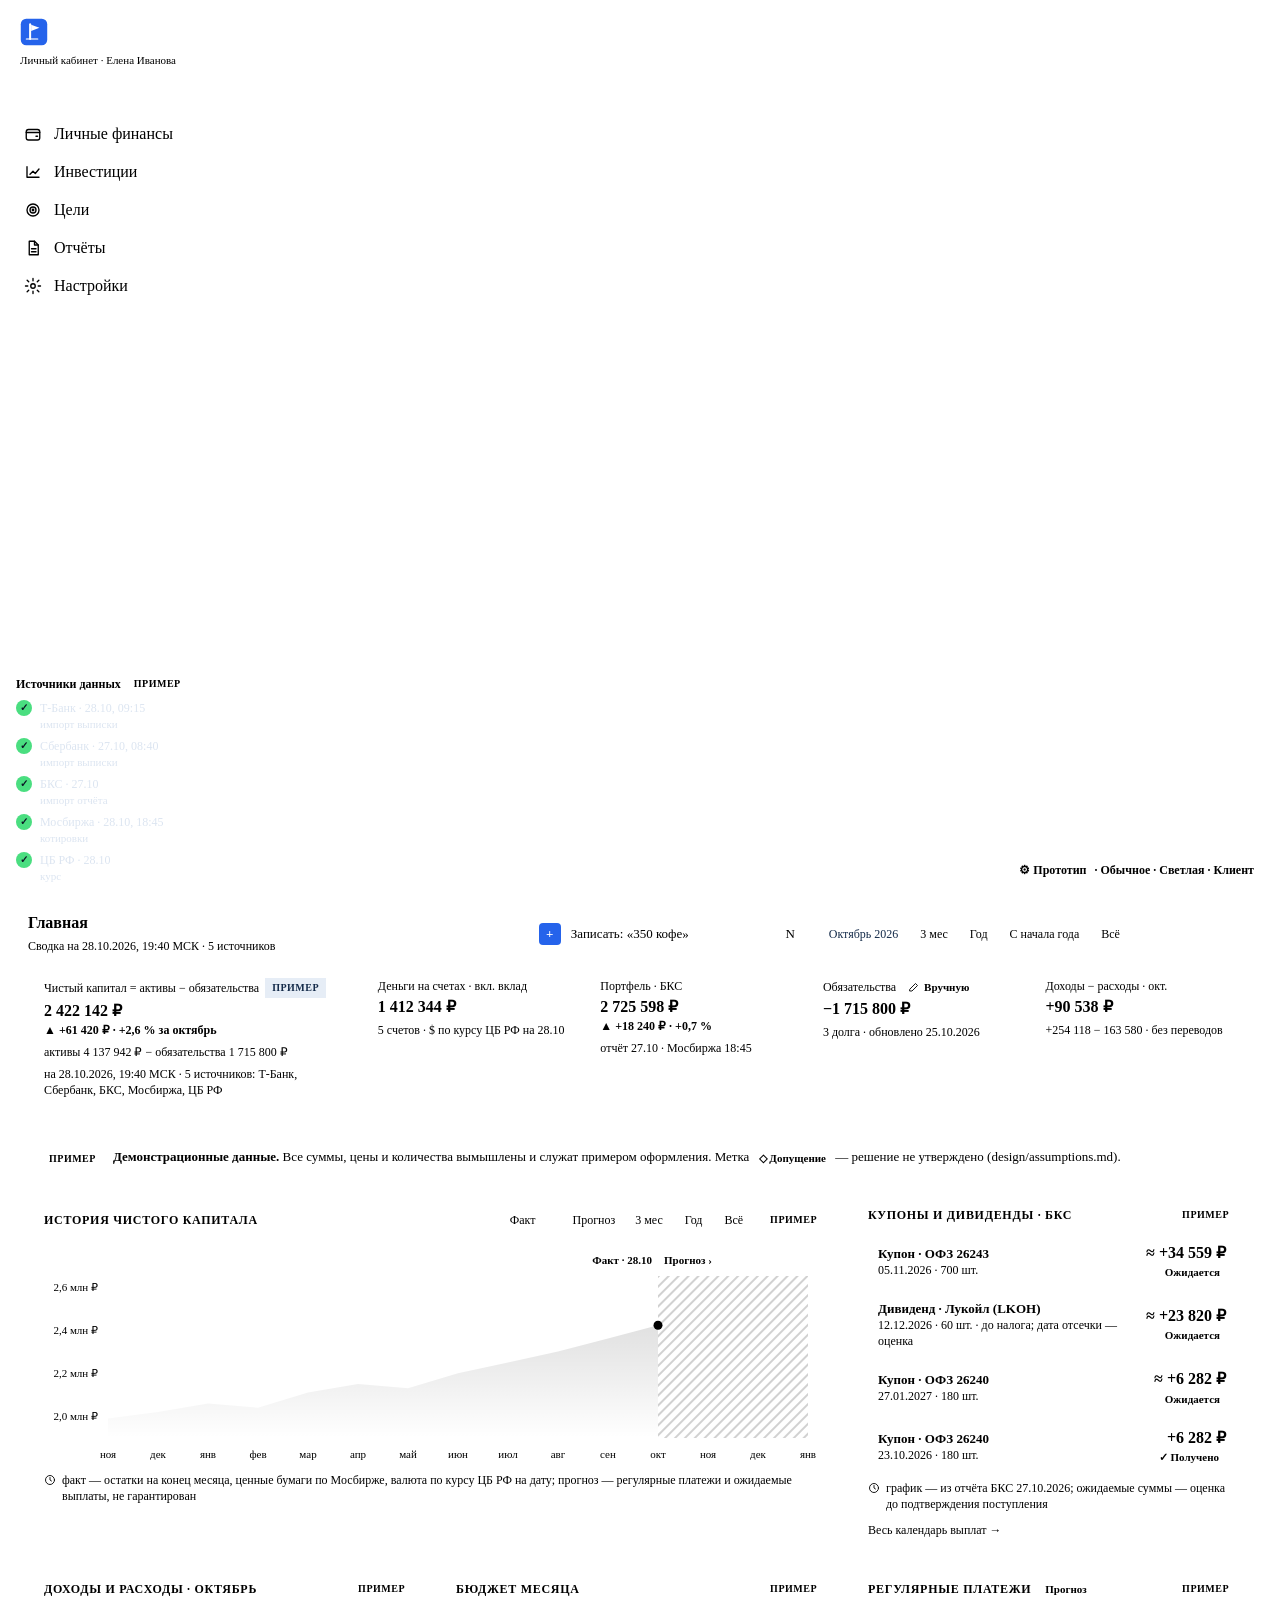
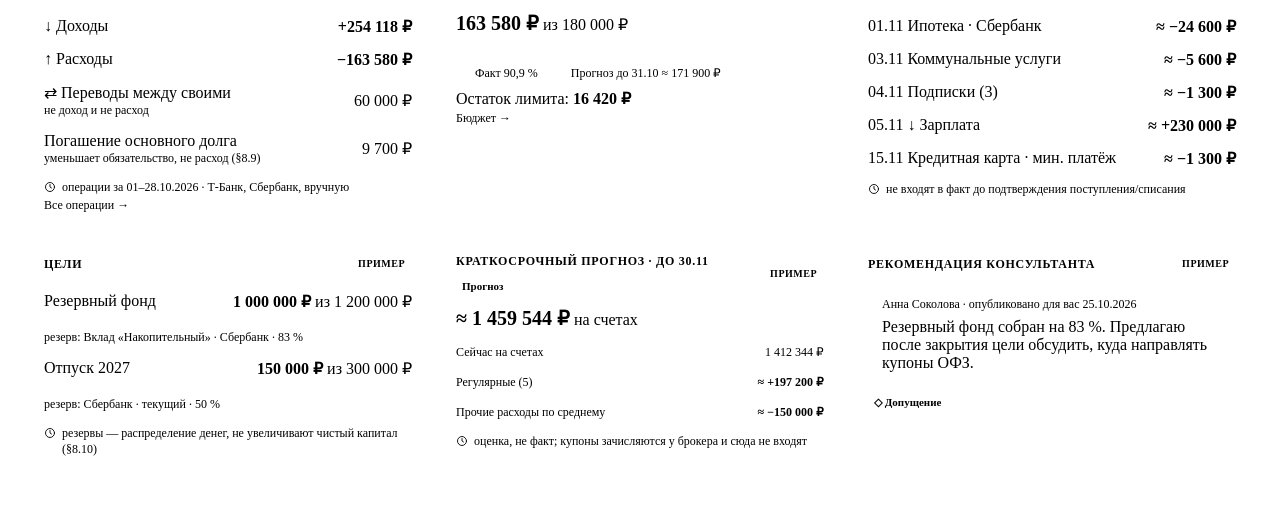
==== index.html @ 504172ab "Finvekha prototype, direction B (first pass)" ====
<!doctype html>
<html lang="ru" data-theme="light">
<head>
<meta charset="utf-8">
<meta name="viewport" content="width=device-width,initial-scale=1">
<meta name="color-scheme" content="light dark">
<title>Финвеха — прототип</title>
<link rel="icon" href="../design/logo/finvekha_mark.svg" type="image/svg+xml">
<link rel="stylesheet" href="../design/tokens.css">
<link rel="stylesheet" href="app.css">
</head>
<body>
<!-- Кликабельный прототип «Финвеха» · направление Б · только демо-данные.
     Навигация: #/home, #/quick, #/operations, #/budget, #/import, #/import/broker, #/portfolio, #/bond/26238,
     #/payouts, #/goals, #/goals/new, #/liabilities, #/liabilities/new, #/report, #/accounts, #/settings;
     консультант (?role=consultant): #/clients, #/clients/ivanova, #/tasks, #/recommendations, #/client-reports.
     Параметры: ?state=loading|empty|stale|partial|error|offline|success|confirm &theme=dark &role=consultant -->
<div id="root"><noscript>Для прототипа нужен JavaScript.</noscript></div>
<div id="layers"></div>
<script src="config.js"></script>
<script src="data/demo.js"></script>
<script src="app.js"></script>
<script src="screens1.js"></script>
<script src="screens2.js"></script>
<script src="screens3.js"></script>
</body>
</html>
---- app.css ----
/* Финвеха — стили прототипа. Направление Б «Строгий тёмно-синий».
   Токены: ../design/tokens.css. Без внешних шрифтов/CDN. */
*{box-sizing:border-box;margin:0;padding:0}
html,body{height:100%}
body{font-family:var(--font-sans);font-size:var(--fs-body);line-height:var(--lh-body);color:var(--color-text);background:var(--color-bg);-webkit-font-smoothing:antialiased}
button,input,select,textarea{font:inherit;color:inherit}
a{color:var(--color-accent)}
.num{font-variant-numeric:tabular-nums lining-nums;white-space:nowrap}
.skip{position:absolute;left:-9999px;top:8px;z-index:100;background:#fff;color:#142B4A;padding:8px 12px;border-radius:6px}
.skip:focus{left:8px}
svg.i{width:18px;height:18px;flex:none}
svg.i-s{width:12px;height:12px;flex:none}
.sr{position:absolute;width:1px;height:1px;overflow:hidden;clip:rect(0 0 0 0)}

/* ---------- Каркас */
.app{display:grid;grid-template-columns:var(--sidebar-width) minmax(0,1fr);min-height:100vh}
.sb{background:var(--color-sidebar);color:var(--on-band-text-2);padding:16px 12px;position:sticky;top:0;height:100vh;display:flex;flex-direction:column;gap:2px;overflow-y:auto;z-index:20}
.brand{display:flex;align-items:center;gap:10px;color:#fff;font-weight:700;font-size:18px;letter-spacing:-.01em;padding:2px 8px 14px;text-decoration:none}
.brand svg{flex:none}
.role-tag{font-size:11px;color:var(--on-band-text-3);padding:0 8px 10px;margin-top:-8px}
.nav{display:flex;flex-direction:column;gap:2px}
.nav a{display:flex;align-items:center;gap:12px;padding:8px 12px;border-radius:var(--radius-sm);color:var(--on-band-text-2);text-decoration:none;font-weight:500;min-height:36px}
.nav a:hover{background:rgba(255,255,255,.06);color:#fff}
.nav a.on{background:var(--color-sidebar-active);color:#fff;box-shadow:inset 3px 0 0 var(--on-band-accent)}
.nav a.sub{font-size:13px;padding:5px 12px 5px 42px;min-height:30px;font-weight:400}
.nav a:focus-visible{outline-color:var(--on-band-accent)}
.nav .sep{height:1px;background:var(--color-band-line);margin:8px 4px}
.sb-foot{margin-top:auto;display:flex;flex-direction:column;gap:6px;font-size:12px;padding:10px 4px 0}
.sb-foot .ttl{font-weight:600;color:var(--on-band-text-3);display:flex;gap:6px;align-items:center}
.src{display:flex;gap:8px;align-items:flex-start;color:#DCE5F1;line-height:16px}
.src small{color:var(--on-band-text-3);font-size:11px;display:block}
.st{display:inline-flex;width:16px;height:16px;border-radius:50%;align-items:center;justify-content:center;font-size:10px;font-weight:700;flex:none;line-height:1}
.st.ok{background:var(--color-positive);color:#fff}
.sb .st.ok{background:#4ADE80;color:#0B1524}
.st.stale{background:#FBBF24;color:#142B4A}
.st.err{background:#FCA5A5;color:#5B0A0A}
.st.off{background:#A8B6C9;color:#142B4A}
main{min-width:0;display:flex;flex-direction:column}
.scrim{display:none}

/* ---------- Шапка Б */
.band{background:var(--color-band);color:var(--on-band-text);padding:0 28px 16px}
.top{display:flex;justify-content:space-between;align-items:center;gap:16px;padding:14px 0 12px;min-height:60px}
.top h1{font-size:var(--fs-h1);line-height:var(--lh-h1);font-weight:600}
.top .crumbs{font-size:12px;color:var(--on-band-text-3)}
.top .crumbs a{color:var(--on-band-text-2);text-decoration:none}
.top .crumbs a:hover{text-decoration:underline}
.top .stamp{color:var(--on-band-text-3)}
.top-r{display:flex;gap:8px;align-items:center;flex-wrap:wrap;justify-content:flex-end}
.btn.menu-btn{display:none}
.band .btn{background:transparent;color:#fff;border-color:var(--on-band-control-line)}
.band .btn:hover{background:rgba(255,255,255,.08)}
.band .btn:focus-visible,.band .quick:focus-visible{outline-color:var(--on-band-accent)}
.quick{display:flex;align-items:center;gap:10px;height:36px;padding:0 8px 0 10px;border-radius:var(--radius-sm);border:1px solid var(--on-band-control-line);background:var(--on-band-control-bg);color:var(--on-band-text-2);min-width:280px;cursor:pointer;font-size:13px;text-align:left}
.quick .plus{width:22px;height:22px;border-radius:4px;background:#2563EB;color:#fff;display:grid;place-items:center;font-weight:700}
.quick kbd{margin-left:auto;font:600 11px var(--font-sans);border:1px solid var(--on-band-control-line);border-radius:4px;padding:1px 6px}
.band .seg{background:var(--on-band-control-bg)}
.band .seg button{color:var(--on-band-text-2)}
.band .seg button.on{background:#fff;color:#142B4A}
.strip{display:grid;grid-template-columns:minmax(0,1.5fr) repeat(4,minmax(0,1fr));border:1px solid var(--color-band-line);border-radius:var(--radius-md)}
.strip.c4{grid-template-columns:minmax(0,1.5fr) repeat(3,minmax(0,1fr))}
.strip>.cell{padding:12px 16px;border-left:1px solid var(--color-band-line);min-width:0;position:relative}
.strip>.cell:first-child{border-left:0;background:var(--color-band-cell)}
.strip a.cell{color:inherit;text-decoration:none}
.strip a.cell:hover{background:rgba(255,255,255,.04)}
.strip .lbl{font-size:12px;line-height:16px;color:var(--on-band-text-2);display:flex;gap:6px;align-items:center;flex-wrap:wrap}
.strip .v{font-size:var(--fs-kpi);line-height:var(--lh-kpi);font-weight:600;color:var(--on-band-text);margin:3px 0 2px}
.strip .cell:first-child .v{font-size:var(--fs-display);line-height:var(--lh-display)}
.strip .v.na{font-size:18px;color:var(--on-band-text-3);font-weight:500}
.strip .stamp{color:var(--on-band-text-3)}
.strip .stamp.stale{color:var(--on-band-warning)}
.strip .stamp.err{color:var(--on-band-negative)}
.strip .up{color:var(--on-band-positive)}
.strip .down{color:var(--on-band-negative)}
.band .bdg-demo{background:#E6EDF6;color:#142B4A}
.band .bdg-fc,.band .bdg-est{border-color:var(--on-band-text-3);color:var(--on-band-text-2)}
.band .bdg-assume{background:var(--on-band-assume-bg);color:var(--on-band-assume-text);border-color:#4C1D95}
.band .bdg-warn{background:#FBBF24;color:#142B4A}
.band .bdg-manual{background:transparent;color:var(--on-band-text-2);border-color:var(--on-band-text-3)}
.band .bdg-err{background:#FCA5A5;color:#5B0A0A}

/* ---------- Контент */
.content{padding:14px 28px 40px;display:grid;grid-template-columns:repeat(12,minmax(0,1fr));gap:12px;align-items:start}
.s12{grid-column:span 12}.s9{grid-column:span 9}.s8{grid-column:span 8}.s7{grid-column:span 7}.s6{grid-column:span 6}.s5{grid-column:span 5}.s4{grid-column:span 4}.s3{grid-column:span 3}
.stack{display:flex;flex-direction:column;gap:12px}
.card{background:var(--color-surface);border:1px solid var(--color-divider);border-radius:var(--radius-md);padding:14px 16px;position:relative;min-width:0}
.card.stale-bar{box-shadow:inset 3px 0 0 var(--color-warning)}
.card.err-bar{box-shadow:inset 3px 0 0 var(--color-negative)}
.card-h{display:flex;justify-content:space-between;align-items:center;gap:10px;margin-bottom:10px;min-height:22px}
.card-h h2,.card-h h3{font-size:12px;line-height:16px;text-transform:uppercase;letter-spacing:.06em;color:var(--color-text-tertiary);font-weight:600;display:flex;gap:8px;align-items:center;flex-wrap:wrap}
.card-h h2 .bdg:not(.bdg-demo){text-transform:none;letter-spacing:0}
.card-h .acts{display:flex;gap:8px;align-items:center;flex-wrap:wrap;justify-content:flex-end}
.kpi{font-size:20px;line-height:26px;font-weight:600}
.big{font-size:28px;line-height:34px;font-weight:600;letter-spacing:-.01em}
.muted{color:var(--color-text-secondary)}
.t3{color:var(--color-text-tertiary)}
.small{font-size:12px;line-height:16px}
.row{display:flex;justify-content:space-between;align-items:center;gap:12px}
.row-l{display:flex;align-items:center;gap:8px;flex-wrap:wrap}
.up{color:var(--color-positive);font-weight:600}
.down{color:var(--color-negative);font-weight:600}
.neutral{color:var(--color-neutral)}
.fc-val{color:var(--color-forecast);font-weight:600}
.list{list-style:none;display:flex;flex-direction:column}
.list li{display:flex;justify-content:space-between;align-items:center;gap:12px;padding:7px 0;border-top:1px solid var(--color-divider)}
.list li:first-child{border-top:0}
.list a{color:inherit;text-decoration:none}
.list a:hover{color:var(--color-accent)}
.link{color:var(--color-accent);text-decoration:none;font-weight:500;background:none;border:0;cursor:pointer;padding:0}
.link:hover{text-decoration:underline}
hr.d{border:0;border-top:1px solid var(--color-divider);margin:10px 0}

/* ---------- Бейджи */
.bdg{display:inline-flex;align-items:center;gap:4px;padding:1px 6px;border-radius:var(--radius-xs);font-size:11px;line-height:16px;font-weight:600;white-space:nowrap;vertical-align:middle;border:1px solid transparent}
.bdg-demo{background:var(--color-demo-bg);color:var(--color-demo-text);letter-spacing:.05em;text-transform:uppercase;font-size:10px}
.bdg-assume{background:var(--color-assume-tint);color:var(--color-assume-text);border:1px dotted var(--color-assume-border);cursor:help}
.bdg-fc{border:1px dashed var(--color-forecast);color:var(--color-forecast);background:transparent}
.bdg-est{border:1px solid var(--color-forecast);color:var(--color-forecast)}
.bdg-warn{background:var(--color-warning-tint);color:var(--color-warning-text)}
.bdg-ok{background:var(--color-positive-tint);color:var(--color-positive)}
.bdg-err{background:var(--color-negative-tint);color:var(--color-negative)}
.bdg-manual{background:var(--color-surface-sunken);color:var(--color-text-secondary);border:1px solid var(--color-border-control)}
.bdg-review{background:var(--color-accent-tint);color:var(--color-accent-strong)}
.bdg-lock{background:var(--color-surface-sunken);color:var(--color-text-secondary)}
.assume-wrap{position:relative;display:inline-flex}
.tip{position:absolute;z-index:60;left:0;top:calc(100% + 6px);width:300px;background:var(--color-surface);color:var(--color-text);border:1px solid var(--color-border-control);border-radius:var(--radius-sm);padding:10px 12px;font-size:12px;line-height:17px;font-weight:400;box-shadow:var(--shadow-lg);display:none;text-transform:none;letter-spacing:0;white-space:normal;text-align:left}
.tip b{font-weight:600}
.tip .q{color:var(--color-assume-text);font-weight:600}
.assume-wrap:hover .tip,.assume-wrap:focus-within .tip,.has-tip:hover .tip,.has-tip:focus-within .tip{display:block}
.has-tip{position:relative;display:inline-flex;align-items:center;gap:4px;cursor:help}
.tip.r{left:auto;right:0}

/* ---------- Штамп дата/источник */
.stamp{font-size:12px;line-height:16px;color:var(--color-text-tertiary);display:flex;gap:6px;align-items:flex-start;flex-wrap:nowrap;margin-top:6px;min-width:0}
.stamp>span{min-width:0;flex:0 1 auto}
.stamp .assume-wrap{flex:none}
.stamp>svg{margin-top:2px}
.stamp.stale{color:var(--color-warning-text)}
.stamp.stale>svg{color:var(--color-warning)}
.stamp.err{color:var(--color-negative)}

/* ---------- Кнопки, сегменты, поля */
.btn{display:inline-flex;align-items:center;gap:8px;height:36px;padding:0 14px;border-radius:var(--radius-sm);font-weight:600;font-size:13px;border:1px solid var(--color-border-control);background:var(--color-surface);color:var(--color-text);cursor:pointer;text-decoration:none;white-space:nowrap}
.btn:hover{background:var(--color-surface-2)}
.btn.primary{background:var(--color-accent);border-color:var(--color-accent);color:var(--color-text-on-accent)}
.btn.primary:hover{background:var(--color-accent-strong)}
.btn.danger{background:var(--color-negative);border-color:var(--color-negative);color:#fff}
[data-theme=dark] .btn.danger{color:#0B1524}
.btn.ghost{border-color:transparent;background:transparent}
.btn.sm{height:30px;padding:0 10px;font-size:12px}
.btn[disabled]{opacity:.55;cursor:not-allowed}
.seg{display:inline-flex;border-radius:var(--radius-sm);background:var(--color-surface-sunken);padding:2px;gap:2px}
.seg button{padding:4px 10px;border-radius:4px;font-size:12px;font-weight:500;color:var(--color-text-secondary);border:0;background:transparent;cursor:pointer;white-space:nowrap;min-height:28px}
.seg button.on{background:var(--color-surface);color:var(--color-text);box-shadow:0 0 0 1px var(--color-divider)}
.field{display:flex;flex-direction:column;gap:4px;min-width:0}
.field label,.field .lab{font-size:12px;font-weight:600;color:var(--color-text-secondary)}
.field .hint{font-size:12px;color:var(--color-text-tertiary)}
.field .err{font-size:12px;color:var(--color-negative);display:flex;gap:4px}
.inp,select.inp,textarea.inp{height:36px;border:1px solid var(--color-border-control);border-radius:var(--radius-sm);background:var(--color-surface);padding:0 10px;font-size:14px;width:100%}
textarea.inp{height:auto;padding:8px 10px;min-height:72px;resize:vertical}
.inp:focus{outline:2px solid var(--color-focus);outline-offset:0}
.inp.bad{border-color:var(--color-negative)}
.form-grid{display:grid;grid-template-columns:1fr 1fr;gap:14px}
.form-grid .full{grid-column:1/-1}
.radio-cards{display:grid;grid-template-columns:repeat(3,1fr);gap:8px}
.radio-cards label{border:1px solid var(--color-border-control);border-radius:var(--radius-sm);padding:10px;display:flex;gap:8px;align-items:flex-start;cursor:pointer;font-size:13px;color:var(--color-text);font-weight:500}
.radio-cards label:has(input:checked){border-color:var(--color-accent);box-shadow:0 0 0 1px var(--color-accent);background:var(--color-accent-tint)}
.chips{display:flex;gap:6px;flex-wrap:wrap}
.chip{display:inline-flex;align-items:center;gap:6px;height:28px;padding:0 10px;border-radius:var(--radius-pill);border:1px solid var(--color-border-control);background:var(--color-surface);font-size:12px;font-weight:500;cursor:pointer;color:var(--color-text)}
.chip.on{background:var(--color-accent-tint);border-color:var(--color-accent);color:var(--color-accent-strong)}
.chip.warn{border:1px dashed var(--color-warning);background:var(--color-warning-tint);color:var(--color-warning-text)}

/* ---------- Таблицы */
.tbl-wrap{overflow-x:auto}
table{border-collapse:collapse;width:100%}
th{font-size:11px;font-weight:600;color:var(--color-text-tertiary);text-align:left;padding:6px 8px;border-bottom:1px solid var(--color-divider);text-transform:uppercase;letter-spacing:.04em;white-space:nowrap}
td{padding:7px 8px;border-bottom:1px solid var(--color-divider);font-size:var(--fs-table);line-height:var(--lh-table);vertical-align:middle}
tbody tr:hover{background:var(--color-surface-2)}
tr.clk{cursor:pointer}
tr.sel{background:var(--color-accent-tint)!important}
tr.review td:first-child{box-shadow:inset 3px 0 0 var(--color-accent)}
tr.fc-row{background:var(--color-forecast-tint)}
tr.err-row td:first-child{box-shadow:inset 3px 0 0 var(--color-negative)}
tr.dup-row{background:var(--color-surface-2)}
tr.total td{font-weight:600;border-bottom:0;border-top:1px solid var(--color-border-control)}
tr.link-row td{color:var(--color-text-secondary)}
th.r,td.r{text-align:right}
td .sub{font-size:11px;color:var(--color-text-tertiary);display:block;line-height:15px}
td a{color:inherit;text-decoration:none;font-weight:600}
td a:hover{color:var(--color-accent);text-decoration:underline}

/* ---------- Баннеры, плашки */
.banner{display:flex;align-items:flex-start;gap:10px;font-size:13px;padding:9px 14px;border-radius:var(--radius-sm);border:1px solid var(--color-divider);background:var(--color-surface)}
.banner .grow{flex:1}
.banner.demo{border:1px dashed var(--color-demo-outline)}
.banner.warn{background:var(--color-warning-tint);border-color:var(--color-warning);color:var(--color-warning-text)}
.banner.warn>svg{color:var(--color-warning)}
.banner.err{background:var(--color-negative-tint);border-color:var(--color-negative);color:var(--color-negative)}
.banner.off{background:var(--color-surface-sunken);border-color:var(--color-border-control)}
.banner.ok{background:var(--color-positive-tint);border-color:var(--color-positive);color:var(--color-positive)}
.banner.client{background:var(--color-accent-tint);border-color:var(--color-accent);color:var(--color-text)}
.banner .btn{height:30px;font-size:12px}
.warnline{display:flex;gap:8px;align-items:flex-start;font-size:12px;line-height:17px;color:var(--color-warning-text);background:var(--color-warning-tint);padding:7px 10px;border-radius:var(--radius-sm);margin-top:8px}
.warnline>svg{color:var(--color-warning);margin-top:1px}
.errline{display:flex;gap:8px;align-items:flex-start;font-size:12px;line-height:17px;color:var(--color-negative);background:var(--color-negative-tint);padding:7px 10px;border-radius:var(--radius-sm);margin-top:8px}

/* ---------- Факт / прогноз */
.bar{height:12px;border-radius:3px;background:var(--color-surface-sunken);overflow:hidden;display:flex}
.bar .fact{background:var(--chart-1)}
.bar .fact.acc{background:var(--color-accent)}
.bar .fc{background-image:var(--forecast-hatch);border-left:2px solid var(--color-surface)}
.bar .over{background:var(--color-negative)}
.legend{display:flex;gap:14px;font-size:12px;color:var(--color-text-secondary);align-items:center;flex-wrap:wrap}
.sw{display:inline-block;width:14px;height:10px;border-radius:2px;margin-right:5px;vertical-align:-1px}
.sw.f{background:var(--chart-1)}.sw.f.acc{background:var(--color-accent)}
.sw.p{background-image:var(--forecast-hatch);border:1px dashed var(--color-forecast)}
.sw.line{height:0;border-top:2.5px solid var(--chart-1);border-radius:0;width:18px}
.sw.dline{height:0;border-top:2px dashed var(--color-forecast);border-radius:0;width:18px}
.events{display:flex;flex-direction:column;gap:6px}
.ev{display:flex;justify-content:space-between;align-items:center;gap:10px;padding:7px 10px;border-radius:var(--radius-sm)}
.ev.fc{border:1.5px dashed var(--color-forecast);background:var(--color-forecast-tint)}
.ev.fact{border:1.5px solid var(--color-positive)}
.ev .nm{font-weight:600;font-size:13px}
.ev>div:first-child{min-width:0}
.ev .r{text-align:right;flex:none}
.chart{display:block;width:100%;height:auto}
.chart .grid{stroke:var(--chart-grid);stroke-width:1}
.chart .axis{font-size:11px;fill:var(--color-text-tertiary)}
.chart .axis.fc{fill:var(--color-forecast)}
.chart .line-fact{fill:none;stroke:var(--chart-1);stroke-width:2.5;stroke-linejoin:round;stroke-linecap:round}
.chart .line-fc{fill:none;stroke:var(--color-forecast);stroke-width:2;stroke-dasharray:6 5;stroke-linecap:round}
.chart .today{stroke:var(--color-text-tertiary);stroke-width:1;stroke-dasharray:2 3}
.chart .lbl-fact{font-size:11px;font-weight:600;fill:var(--color-text-secondary)}
.chart .lbl-fc{font-size:11px;font-weight:600;fill:var(--color-forecast)}
.chart .dot{fill:var(--chart-1);stroke:var(--color-surface);stroke-width:2}
.chart .hatch-line{fill:var(--color-forecast);opacity:.18}
.chart .area-stop1{stop-color:var(--chart-1);stop-opacity:.12}
.chart .area-stop2{stop-color:var(--chart-1);stop-opacity:0}
.chart .bar-fact{fill:var(--chart-1)}
.chart .bar-fc{fill:url(#hatchC)}

/* ---------- Пустые состояния / скелетоны */
.empty{display:flex;flex-direction:column;align-items:center;text-align:center;gap:8px;padding:28px 16px;color:var(--color-text-secondary)}
.empty .ico{width:40px;height:40px;border-radius:50%;background:var(--color-surface-sunken);display:grid;place-items:center;color:var(--color-text-tertiary)}
.empty h3{color:var(--color-text);font-size:15px}
.skel{background:linear-gradient(90deg,var(--color-surface-sunken) 0,var(--color-surface-2) 50%,var(--color-surface-sunken) 100%);background-size:200% 100%;animation:sk 1.4s infinite linear;border-radius:4px}
.band .skel{background:linear-gradient(90deg,rgba(255,255,255,.08),rgba(255,255,255,.16),rgba(255,255,255,.08));background-size:200% 100%}
@keyframes sk{to{background-position:-200% 0}}
@media (prefers-reduced-motion:reduce){.skel{animation:none}}
.offline-shell{display:flex;flex-direction:column;align-items:center;justify-content:center;gap:10px;padding:60px 20px;text-align:center;color:var(--color-text-secondary)}

/* ---------- Слои: модалка, шторка, тост, поповер */
.overlay{position:fixed;inset:0;background:var(--color-overlay);z-index:70;display:flex;align-items:center;justify-content:center;padding:20px}
.modal{background:var(--color-surface);border-radius:var(--radius-xl);border:1px solid var(--color-divider);box-shadow:var(--shadow-lg);width:min(520px,100%);max-height:calc(100vh - 40px);overflow:auto}
.modal .mh{padding:18px 20px 6px;display:flex;justify-content:space-between;gap:12px}
.modal .mh h2{font-size:17px;line-height:24px}
.modal .mb{padding:6px 20px 14px;font-size:14px;color:var(--color-text-secondary);display:flex;flex-direction:column;gap:10px}
.modal .mf{padding:12px 20px 18px;display:flex;justify-content:flex-end;gap:8px;border-top:1px solid var(--color-divider)}
.modal ul{padding-left:18px}
.panel{position:fixed;top:0;right:0;bottom:0;width:440px;max-width:100%;background:var(--color-surface);border-left:1px solid var(--color-divider);box-shadow:var(--shadow-lg);z-index:65;display:flex;flex-direction:column}
.panel .ph{padding:16px 18px;border-bottom:1px solid var(--color-divider);display:flex;justify-content:space-between;align-items:flex-start;gap:10px}
.panel .pb{padding:14px 18px;overflow:auto;display:flex;flex-direction:column;gap:12px}
.dl{display:grid;grid-template-columns:150px 1fr;gap:6px 12px;font-size:13px}
.dl dt{color:var(--color-text-tertiary)}
.toasts{position:fixed;left:50%;transform:translateX(-50%);bottom:24px;z-index:90;display:flex;flex-direction:column;gap:8px;align-items:center}
.toast{display:flex;align-items:center;gap:12px;background:#142B4A;color:#fff;padding:10px 14px;border-radius:var(--radius-sm);box-shadow:var(--shadow-lg);font-size:13px;min-width:320px}
[data-theme=dark] .toast{background:#E6EDF6;color:#0B1524}
.toast .ok{width:20px;height:20px;border-radius:50%;background:#4ADE80;color:#0B1524;display:grid;place-items:center;font-weight:700;font-size:12px}
.toast .link{color:#93C5FD;margin-left:auto}
[data-theme=dark] .toast .link{color:#1D4ED8}
.pop{position:absolute;right:0;top:calc(100% + 8px);width:520px;background:var(--color-surface);color:var(--color-text);border:1px solid var(--color-border-control);border-radius:var(--radius-xl);box-shadow:var(--shadow-lg);z-index:66;padding:14px}
.quick-wrap{position:relative}
.qe-input{display:flex;gap:8px;align-items:center}
.qe-input .inp{height:42px;font-size:16px}
.parse{margin-top:10px;display:flex;flex-direction:column;gap:8px}

/* ---------- Мастер импорта */
.stepper{display:flex;gap:4px;flex-wrap:wrap;counter-reset:s;margin-bottom:12px}
.stepper li{list-style:none;display:flex;align-items:center;gap:6px;font-size:12px;color:var(--color-text-tertiary);padding:4px 10px 4px 4px;border-radius:var(--radius-pill);background:var(--color-surface-2);border:1px solid var(--color-divider)}
.stepper li .n{width:20px;height:20px;border-radius:50%;display:grid;place-items:center;background:var(--color-surface-sunken);font-weight:600;font-size:11px;color:var(--color-text-secondary)}
.stepper li.done .n{background:var(--color-positive);color:#fff}
[data-theme=dark] .stepper li.done .n{color:#0B1524}
.stepper li.cur{border-color:var(--color-accent);color:var(--color-text);font-weight:600}
.stepper li.cur .n{background:var(--color-accent);color:var(--color-text-on-accent)}
.stepper li.bad{border-color:var(--color-negative);color:var(--color-negative)}
.stepper li.bad .n{background:var(--color-negative);color:#fff}
.broker-list{display:grid;grid-template-columns:repeat(5,1fr);gap:8px}
.broker-list label{border:1px solid var(--color-border-control);border-radius:var(--radius-sm);padding:12px;display:flex;flex-direction:column;gap:2px;cursor:pointer;font-weight:600;font-size:14px;background:var(--color-surface)}
.broker-list label small{font-weight:400;color:var(--color-text-tertiary);font-size:12px}
.broker-list label:has(input:checked){border-color:var(--color-accent);box-shadow:0 0 0 1px var(--color-accent)}
.broker-list input{position:absolute;opacity:0;pointer-events:none}
.broker-list label:focus-within{outline:2px solid var(--color-focus)}
.drop{border:1.5px dashed var(--color-border-control);border-radius:var(--radius-md);padding:22px;display:flex;align-items:center;gap:14px;background:var(--color-surface-2)}
.api-later{opacity:.6;border:1px dashed var(--color-border-control);border-radius:var(--radius-sm);padding:8px 12px;font-size:12px;display:flex;gap:8px;align-items:center}

/* ---------- Заметки консультанта */
.note{border-radius:var(--radius-md);padding:12px 14px;display:flex;flex-direction:column;gap:6px}
.note.internal{background:var(--color-surface-sunken);border:1px solid var(--color-border-control)}
.note.public{background:var(--color-surface);border:1px solid var(--color-accent);box-shadow:inset 3px 0 0 var(--color-accent)}
.note .who{font-size:12px;color:var(--color-text-tertiary);display:flex;gap:6px;align-items:center;flex-wrap:wrap}

/* ---------- Отчёт */
.report{background:var(--color-surface);border:1px solid var(--color-divider);border-radius:var(--radius-md);padding:28px 32px;max-width:960px}
.report h2{font-size:18px;margin:18px 0 8px}
.report h2:first-child{margin-top:0}
.report .grid4{display:grid;grid-template-columns:repeat(4,1fr);gap:10px}
.report .grid4>div{border:1px solid var(--color-divider);border-radius:var(--radius-sm);padding:10px 12px}

/* ---------- Панель прототипа (служебная) */
.proto{position:fixed;right:14px;bottom:14px;z-index:95;font-size:12px;color:var(--color-text)}
.proto>button{display:flex;gap:8px;align-items:center;height:32px;padding:0 12px;border-radius:var(--radius-pill);border:1px dashed var(--color-assume-border);background:var(--color-surface);color:var(--color-text);box-shadow:var(--shadow-lg);cursor:pointer;font-size:12px;font-weight:600}
.proto .pp{position:absolute;right:0;bottom:40px;width:300px;background:var(--color-surface);border:1px dashed var(--color-assume-border);border-radius:var(--radius-md);box-shadow:var(--shadow-lg);padding:12px;display:flex;flex-direction:column;gap:10px}
.proto .pp h4{font-size:11px;text-transform:uppercase;letter-spacing:.06em;color:var(--color-assume-text)}
.proto select{height:30px;font-size:12px}
.proto .chips .chip{height:26px}

/* ---------- Адаптив (Q3): одно PWA; проработано для главной, операций, портфеля */
@media (max-width:1279px){
  .app{grid-template-columns:var(--sidebar-rail) minmax(0,1fr)}
  .sb{padding:12px 8px;align-items:center}
  .brand span,.nav a span,.nav a.sub,.role-tag,.sb-foot,.nav .sep{display:none}
  .brand{padding:2px 0 14px}
  .nav a{justify-content:center;padding:10px;width:48px;height:44px}
  .nav a.on{box-shadow:inset 0 -3px 0 var(--on-band-accent)}
  .strip{grid-template-columns:repeat(4,minmax(0,1fr))}
  .strip.c4{grid-template-columns:repeat(3,minmax(0,1fr))}
  .strip>.cell:first-child{grid-column:1/-1;border-bottom:1px solid var(--color-band-line)}
  .strip>.cell:nth-child(2){border-left:0}
  .resp .s8,.resp .s4,.resp .s9,.resp .s3{grid-column:span 12}
  .quick{min-width:220px}
}
@media (max-width:1023px){
  .resp .s6{grid-column:span 12}
  .top{flex-wrap:wrap}
  .broker-list{grid-template-columns:repeat(3,1fr)}
}
@media (max-width:767px){
  .app{display:block}
  .sb{position:fixed;left:0;top:0;bottom:0;width:var(--drawer-width);transform:translateX(-100%);transition:transform var(--dur-base) var(--ease);align-items:stretch;padding:16px 12px;box-shadow:var(--shadow-lg)}
  .drawer-open .sb{transform:none}
  .drawer-open .scrim{display:block}
  .scrim{display:none;position:fixed;inset:0;background:var(--color-overlay);z-index:19}
  .brand span,.nav a span,.nav a.sub,.role-tag,.sb-foot,.nav .sep{display:revert}
  .brand{display:flex}.nav a{justify-content:flex-start;width:auto;height:auto;padding:10px 12px;min-height:44px}
  .nav a.sub{display:flex}
  .nav a.on{box-shadow:inset 3px 0 0 var(--on-band-accent)}
  .filters .row-l{width:100%}
  .filters .seg{display:flex}
  .sb-foot{display:flex}
  .btn.menu-btn{display:inline-flex}
  .band{padding:0 14px 12px}
  .top{padding:10px 0;gap:8px;flex-wrap:nowrap}
  .top h1{font-size:18px;line-height:24px}
  .top .stamp,.top .crumbs{display:none}
  .top>div:first-child{display:flex;align-items:center;gap:10px;min-width:0}
  .quick{min-width:0;width:40px;height:40px;padding:0;justify-content:center}
  .quick .txt,.quick kbd{display:none}
  .top-r .hide-m{display:none}
  .strip,.strip.c4{grid-template-columns:1fr 1fr}
  .strip>.cell{padding:10px 12px}
  .strip>.cell:first-child .v{font-size:28px;line-height:34px}
  .strip .v{font-size:18px;line-height:24px}
  .strip>.cell:nth-child(even){border-left:0}
  .strip>.cell:nth-child(odd):not(:first-child){border-left:1px solid var(--color-band-line)}
  .strip>.cell:nth-child(n+2){border-top:1px solid var(--color-band-line)}
  .content{padding:12px 12px 80px;gap:10px}
  .content>*{grid-column:1/-1!important}
  .card{padding:12px}
  .card-h{flex-wrap:wrap}
  /* таблицы → карточки */
  table.cards thead{display:none}
  table.cards,table.cards tbody,table.cards tr,table.cards td{display:block;width:100%}
  table.cards tr{border:1px solid var(--color-divider);border-radius:var(--radius-sm);padding:8px 10px;margin-bottom:8px;background:var(--color-surface)}
  table.cards td{border:0;padding:3px 0 3px 42%;position:relative;text-align:right;min-height:22px}
  table.cards td::before{content:attr(data-label);position:absolute;left:0;top:4px;width:40%;color:var(--color-text-tertiary);font-size:12px;text-align:left}
  table.cards tr.grp{border:0;background:none;padding:10px 0 2px;margin:0}
  table.cards tr.grp td{padding:0;text-align:left;background:none!important}
  table.cards tr.grp td::before{display:none}
  table.cards tr.link-row td{padding-left:0;text-align:left}
  .filters .field{width:100%!important}
  .filters .field select.inp{width:100%!important}
  table.cards td.first{font-size:14px;text-align:left;display:block;padding-left:0!important;padding-bottom:6px;border-bottom:1px solid var(--color-divider);margin-bottom:4px}
  table.cards td.first::before{display:none}
  table.cards tr.total{border-style:dashed}
  .filters{flex-direction:column;align-items:stretch!important}
  .filters .seg{overflow-x:auto;max-width:100%}
  .panel{width:100%}
  .proto{right:8px;bottom:8px}
  .proto>button .lbl-long{display:none}
  .form-grid,.radio-cards{grid-template-columns:1fr}
  .broker-list{grid-template-columns:1fr 1fr}
  .pop{position:fixed;left:8px;right:8px;width:auto;top:60px}
  .toast{min-width:0;width:calc(100vw - 24px)}
}
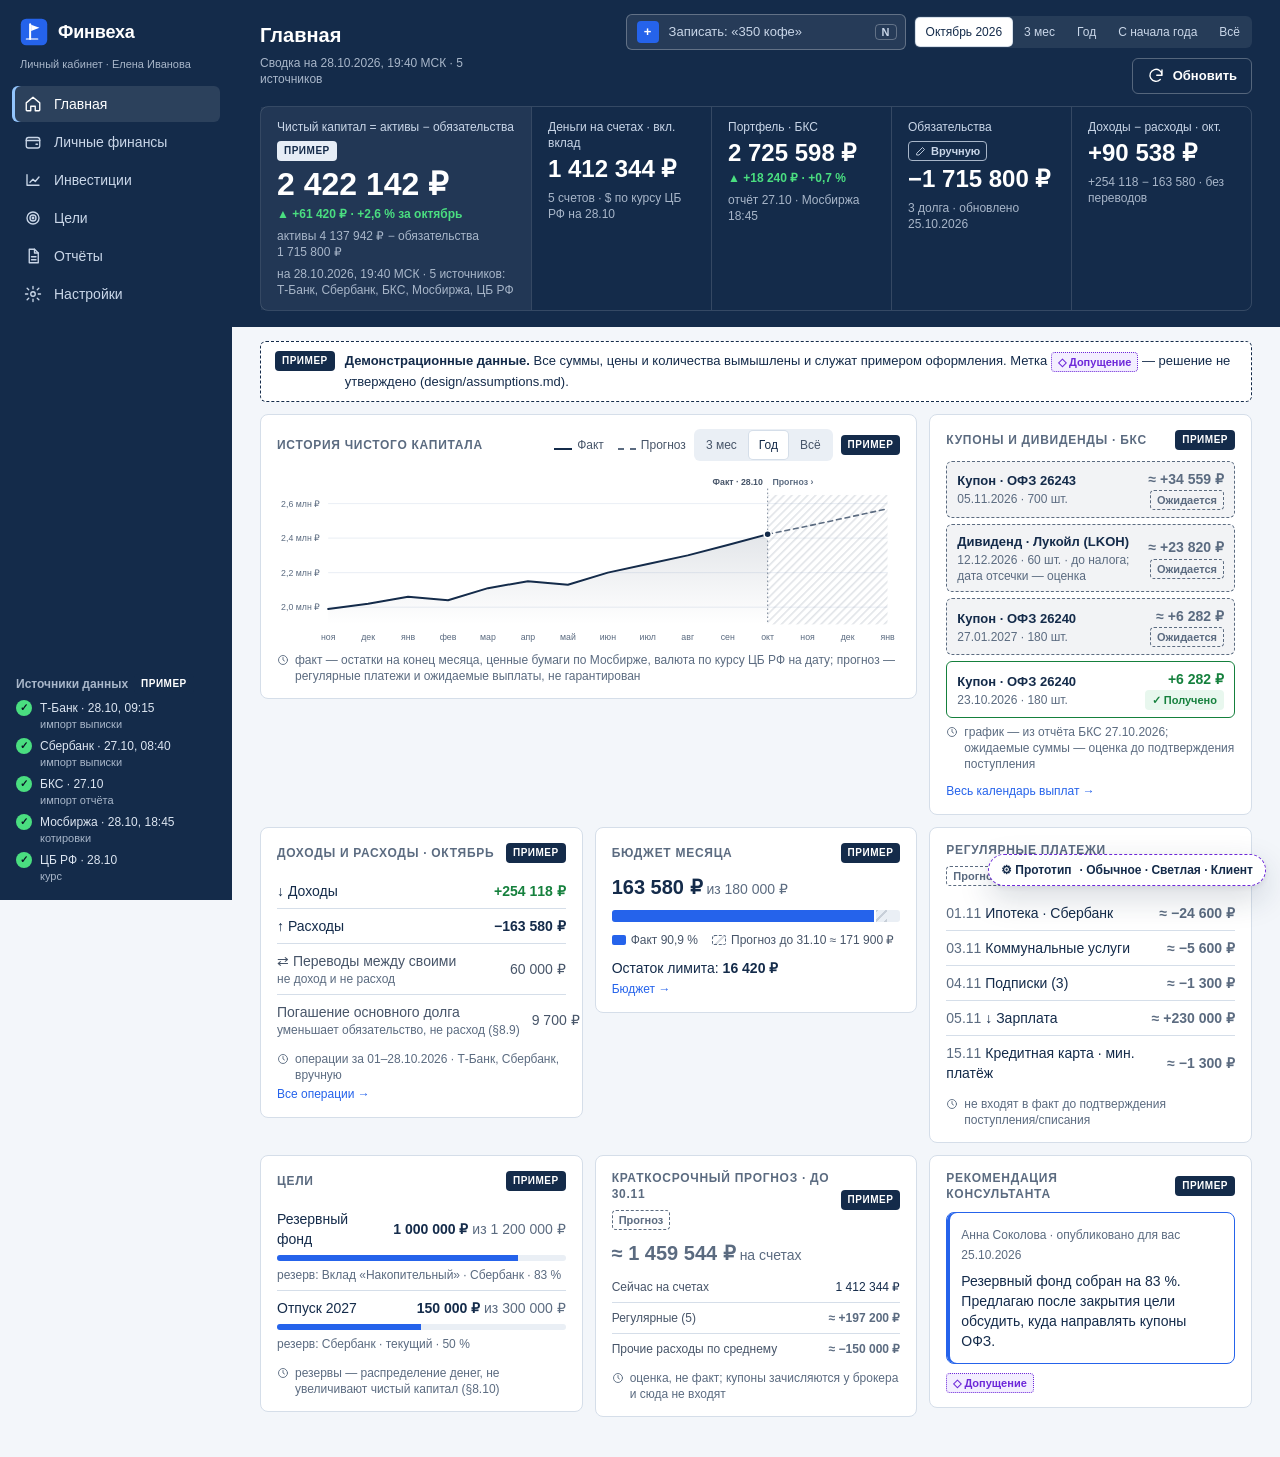
==== commit 645806af: "Fix: bundle design tokens and logo for GitHub Pages" ====
--- a/index.html
+++ b/index.html
@@ -5,8 +5,8 @@
 <meta name="viewport" content="width=device-width,initial-scale=1">
 <meta name="color-scheme" content="light dark">
 <title>Финвеха — прототип</title>
-<link rel="icon" href="../design/logo/finvekha_mark.svg" type="image/svg+xml">
-<link rel="stylesheet" href="../design/tokens.css">
+<link rel="icon" href="design/logo/finvekha_mark.svg" type="image/svg+xml">
+<link rel="stylesheet" href="design/tokens.css">
 <link rel="stylesheet" href="app.css">
 </head>
 <body>
--- a/design/tokens.css
+++ b/design/tokens.css
@@ -0,0 +1,234 @@
+/* =========================================================================
+   Финвеха — дизайн-токены v0.2 · направление Б «Строгий тёмно-синий»
+   (выбрано Муратом 28.10.2026). Палитра ТЗ §1.5.
+   Контраст посчитан скриптом design/tools/contrast.py → design/contrast_B.md
+   Темы: системная (prefers-color-scheme) + принудительная [data-theme].
+   Стекло (backdrop-filter) из направления А УБРАНО: все поверхности
+   непрозрачные; --color-glass оставлен только как алиас surface (совместимость).
+   Предыдущая версия: design/tokens_v0.1_backup.css
+   ========================================================================= */
+
+:root {
+  /* ---------- Базовая палитра ТЗ (не использовать напрямую в компонентах) */
+  --palette-navy:   #142B4A;
+  --palette-blue:   #2563EB;
+  --palette-green:  #15803D;
+  --palette-amber:  #D97706;   /* только иконки/полосы/рамки, НЕ текст */
+  --palette-red:    #B91C1C;
+  --palette-bg:     #F3F6FA;
+
+  /* ---------- Типографика (Б: плотнее, базовый 14) */
+  --font-sans: -apple-system, BlinkMacSystemFont, "SF Pro Text", "Inter", "Segoe UI",
+               Roboto, "Helvetica Neue", Arial, sans-serif;
+  --font-mono: "SF Mono", ui-monospace, "JetBrains Mono", Menlo, Consolas, monospace;
+  --font-numeric: "tnum" 1, "lnum" 1;
+
+  --fs-display: 32px;  --lh-display: 40px;     /* главный KPI в шапке */
+  --fs-kpi: 24px;      --lh-kpi: 30px;         /* KPI шапки */
+  --fs-h1: 20px;       --lh-h1: 28px;          /* заголовок экрана */
+  --fs-h2: 16px;       --lh-h2: 24px;
+  --fs-h3: 12px;       --lh-h3: 16px;          /* заголовок карточки, UPPERCASE, .06em */
+  --fs-body: 14px;     --lh-body: 20px;
+  --fs-table: 13px;    --lh-table: 18px;
+  --fs-small: 13px;    --lh-small: 18px;
+  --fs-caption: 12px;  --lh-caption: 16px;     /* дата/источник — минимум */
+  --fw-regular: 400; --fw-medium: 500; --fw-semibold: 600; --fw-bold: 700;
+
+  /* ---------- Отступы (шаг 4; Б: плотная сетка 12) */
+  --space-1: 4px;  --space-2: 8px;  --space-3: 12px; --space-4: 16px;
+  --space-5: 20px; --space-6: 24px; --space-7: 28px; --space-8: 32px;
+  --space-10: 40px; --space-12: 48px;
+
+  /* ---------- Сетка */
+  --sidebar-width: 232px;
+  --sidebar-rail: 72px;   /* 768–1279; < 768 — шторка */
+  --drawer-width: 280px;
+  --content-max: 1440px;
+  --grid-columns: 12;
+  --grid-gutter: 12px;
+  --page-padding: 28px;
+  --topbar-height: 60px;
+  --row-height: 36px;          /* строка плотной таблицы */
+
+  /* ---------- Радиусы (Б: сдержанные) */
+  --radius-xs: 4px;   /* бейджи, чипы */
+  --radius-sm: 6px;   /* поля, кнопки */
+  --radius-md: 8px;   /* карточки, KPI-полоса */
+  --radius-lg: 8px;   /* совместимость: карточки */
+  --radius-xl: 12px;  /* модальные окна, боковая панель-шторка */
+  --radius-pill: 999px;
+
+  /* ---------- Движение */
+  --dur-fast: 120ms; --dur-base: 180ms; --dur-slow: 280ms;
+  --ease: cubic-bezier(.2, .8, .2, 1);
+
+  /* ---------- Интерактив */
+  --hit-min: 36px;            /* десктоп, плотный режим; 44px для touch */
+  --focus-ring-width: 2px;
+}
+@media (pointer: coarse) { :root { --hit-min: 44px; } }
+
+/* =========================== СВЕТЛАЯ ТЕМА (по умолчанию) ================ */
+:root,
+[data-theme="light"] {
+  color-scheme: light;
+  /* Поверхности */
+  --color-bg:             #F3F6FA;   /* фон ТЗ, без градиентов */
+  --color-bg-gradient:    none;
+  --color-surface:        #FFFFFF;
+  --color-surface-2:      #F7F9FC;   /* зебра/hover строк, вложенные блоки */
+  --color-surface-sunken: #EAEFF5;   /* поля, трек прогресса, сегменты */
+  --color-glass:          var(--color-surface);   /* стекло убрано */
+  --color-glass-border:   var(--color-divider);
+  --color-overlay:        rgba(20, 43, 74, 0.45);
+  /* Тёмно-синие зоны Б: сайдбар и шапка KPI */
+  --color-sidebar:        #142B4A;
+  --color-sidebar-active: rgba(255,255,255,.10);   /* ≈ #2C405C */
+  --color-band:           #142B4A;
+  --color-band-cell:      rgba(255,255,255,.06);   /* ≈ #223855, ячейка главного KPI */
+  --color-band-line:      rgba(255,255,255,.14);
+  --on-band-text:         #FFFFFF;   /* 14,25 / 11,90 на ячейке */
+  --on-band-text-2:       #C9D6E8;   /* 9,68 / 8,08 */
+  --on-band-text-3:       #A8B6C9;   /* 6,92 / 5,78 — дата, источник */
+  --on-band-positive:     #4ADE80;   /* 8,17 — #15803D на шапке 2,84 ✗ */
+  --on-band-negative:     #FCA5A5;   /* 7,51 — #B91C1C на шапке 2,20 ✗ */
+  --on-band-warning:      #FBBF24;   /* 8,53 — текст «устарело» на шапке */
+  --on-band-accent:       #93C5FD;   /* 7,90 — ссылки/фокус на шапке */
+  --on-band-control-bg:   rgba(255,255,255,.08);
+  --on-band-control-line: rgba(255,255,255,.28);
+
+  /* Текст */
+  --color-text:           #142B4A;   /* 13,14 bg / 14,25 surface */
+  --color-text-secondary: #475569;   /* 6,99 / 7,58 */
+  --color-text-tertiary:  #5B6B80;   /* 5,02 / 5,44 — дата, источник */
+  --color-text-on-accent: #FFFFFF;   /* 5,17 */
+  --color-text-inverse:   #FFFFFF;
+
+  /* Линии (Б: обводки вместо теней) */
+  --color-divider:        #D5DEE9;   /* декоративная, смысл не несёт */
+  --color-border:         #D5DEE9;
+  --color-border-control: #7C8BA1;   /* 3,19 / 3,46 ≥ 3:1 */
+
+  /* Акцент */
+  --color-accent:         #2563EB;   /* 4,77 / 5,17 */
+  --color-accent-strong:  #1D4ED8;   /* hover; 5,49 на тинте */
+  --color-accent-tint:    #DBEAFE;
+  --color-focus:          #2563EB;
+
+  /* Семантика */
+  --color-positive:       #15803D;   /* 4,63 / 5,02 */
+  --color-positive-tint:  #E8F7EE;   /* 4,53 */
+  --color-negative:       #B91C1C;   /* 5,97 / 6,47 */
+  --color-negative-tint:  #FDECEC;   /* 5,66 */
+  --color-warning:        #D97706;   /* ТОЛЬКО иконки/полосы/рамки (3,19 на surface) */
+  --color-warning-text:   #B45309;   /* ТЕКСТ предупреждений 4,63 / 5,02 */
+  --color-warning-tint:   #FEF6E0;   /* warning-text на тинте 4,66 */
+  --color-neutral:        #475569;   /* переводы, обмен */
+
+  /* Прогноз */
+  --color-forecast:       #5B6B80;   /* 5,44 */
+  --color-forecast-tint:  rgba(91,107,128,.08);
+  --forecast-hatch: repeating-linear-gradient(135deg, rgba(91,107,128,.24) 0 2px, transparent 2px 7px);
+  --forecast-dash: 6 4;
+
+  /* Метки прототипа: «Пример» (демо-данные) и «Допущение» (не утверждено) */
+  --color-demo-bg:        #142B4A;   /* белый 14,25 */
+  --color-demo-text:      #FFFFFF;
+  --color-demo-outline:   #142B4A;
+  --color-assume-text:    #6D28D9;   /* 6,25 на тинте; служебный цвет прототипа, не продукта */
+  --color-assume-tint:    #F3EEFF;
+  --color-assume-border:  #6D28D9;
+  --on-band-assume-bg:    #EDE9FE;   /* #4C1D95 на нём 9,23 */
+  --on-band-assume-text:  #4C1D95;
+
+  /* Графики */
+  --chart-1: #142B4A;  --chart-2: #2563EB;  --chart-3: #15803D;
+  --chart-4: #7C8BA1;  --chart-5: #D97706;
+  --chart-grid: #E4EAF2;
+
+  /* Тени — только для всплывающих слоёв */
+  --shadow-sm: none;
+  --shadow-md: 0 1px 2px rgba(20,43,74,.06);
+  --shadow-lg: 0 12px 32px rgba(20,43,74,.18), 0 2px 6px rgba(20,43,74,.08);
+  --shadow-glass: none;
+}
+
+/* =========================== ТЁМНАЯ ТЕМА ================================ */
+/* Значения продублированы: системная тема и принудительная [data-theme=dark] */
+@media (prefers-color-scheme: dark) {
+  :root:not([data-theme="light"]) {
+    color-scheme: dark;
+    --color-bg:#0B1524; --color-surface:#13233A; --color-surface-2:#1A2D47; --color-surface-sunken:#0E1A2C;
+    --color-overlay:rgba(0,0,0,.6);
+    --color-sidebar:#0E1D33; --color-sidebar-active:rgba(255,255,255,.10);
+    --color-band:#12284A; --color-band-cell:rgba(255,255,255,.06); --color-band-line:rgba(255,255,255,.14);
+    --color-text:#E6EDF6; --color-text-secondary:#A8B6C9; --color-text-tertiary:#93A3B8;
+    --color-text-on-accent:#0B1524; --color-text-inverse:#0B1524;
+    --color-divider:#26395A; --color-border:#26395A; --color-border-control:#6B7F9E;
+    --color-accent:#60A5FA; --color-accent-strong:#93C5FD; --color-accent-tint:#12305C; --color-focus:#93C5FD;
+    --color-positive:#4ADE80; --color-positive-tint:#0F3320;
+    --color-negative:#F87171; --color-negative-tint:#3B1518;
+    --color-warning:#F59E0B; --color-warning-text:#FCD34D; --color-warning-tint:#3A2A0A;
+    --color-neutral:#A8B6C9;
+    --color-forecast:#94A3B8; --color-forecast-tint:rgba(148,163,184,.10);
+    --forecast-hatch: repeating-linear-gradient(135deg, rgba(148,163,184,.30) 0 2px, transparent 2px 7px);
+    --color-demo-bg:#E6EDF6; --color-demo-text:#0B1524; --color-demo-outline:#A8B6C9;
+    --color-assume-text:#C4B5FD; --color-assume-tint:#261C45; --color-assume-border:#A78BFA;
+    --chart-1:#C7D4E5; --chart-2:#60A5FA; --chart-3:#4ADE80; --chart-4:#6B7F9E; --chart-5:#F59E0B; --chart-grid:#22385A;
+    --shadow-md:none; --shadow-lg:0 12px 32px rgba(0,0,0,.55);
+  }
+}
+[data-theme="dark"] {
+  color-scheme: dark;
+  --color-bg:#0B1524;               /* text 15,53 */
+  --color-surface:#13233A;          /* text 13,40 · text-3 6,15 */
+  --color-surface-2:#1A2D47;        /* text-3 5,41 · negative 5,03 */
+  --color-surface-sunken:#0E1A2C;
+  --color-overlay:rgba(0,0,0,.6);
+  --color-sidebar:#0E1D33; --color-sidebar-active:rgba(255,255,255,.10);
+  --color-band:#12284A;             /* шапка KPI: белый 14,70 */
+  --color-band-cell:rgba(255,255,255,.06); --color-band-line:rgba(255,255,255,.14);
+  --color-text:#E6EDF6; --color-text-secondary:#A8B6C9; --color-text-tertiary:#93A3B8;
+  --color-text-on-accent:#0B1524;   /* 7,20 на #60A5FA */
+  --color-text-inverse:#0B1524;
+  --color-divider:#26395A; --color-border:#26395A; --color-border-control:#6B7F9E; /* 3,88 */
+  --color-accent:#60A5FA;           /* 7,20 / 6,21 */
+  --color-accent-strong:#93C5FD; --color-accent-tint:#12305C; --color-focus:#93C5FD;
+  --color-positive:#4ADE80; --color-positive-tint:#0F3320;
+  --color-negative:#F87171; --color-negative-tint:#3B1518;
+  --color-warning:#F59E0B;          /* графика 7,36 */
+  --color-warning-text:#FCD34D;     /* светлый янтарный, текст 10,96 на surface */
+  --color-warning-tint:#3A2A0A;     /* 9,61 */
+  --color-neutral:#A8B6C9;
+  --color-forecast:#94A3B8; --color-forecast-tint:rgba(148,163,184,.10);
+  --forecast-hatch: repeating-linear-gradient(135deg, rgba(148,163,184,.30) 0 2px, transparent 2px 7px);
+  --color-demo-bg:#E6EDF6; --color-demo-text:#0B1524; --color-demo-outline:#A8B6C9; /* 15,53 */
+  --color-assume-text:#C4B5FD; --color-assume-tint:#261C45; --color-assume-border:#A78BFA; /* 8,52 */
+  --chart-1:#C7D4E5; --chart-2:#60A5FA; --chart-3:#4ADE80; --chart-4:#6B7F9E; --chart-5:#F59E0B; --chart-grid:#22385A;
+  --shadow-md:none; --shadow-lg:0 12px 32px rgba(0,0,0,.55);
+}
+
+/* =========================== ДОСТУПНОСТЬ ================================ */
+@media (prefers-reduced-motion: reduce) {
+  :root { --dur-fast: 0ms; --dur-base: 0ms; --dur-slow: 0ms; }
+}
+@media (prefers-contrast: more) {
+  :root { --color-divider: var(--color-border-control); }
+}
+
+/* =========================== БАЗОВЫЕ УТИЛИТЫ ============================ */
+.num { font-variant-numeric: tabular-nums lining-nums; font-feature-settings: var(--font-numeric); white-space: nowrap; }
+/* .glass оставлен для совместимости со старыми образцами: теперь сплошная поверхность */
+.glass { background: var(--color-surface); border: 1px solid var(--color-divider); }
+.is-forecast { background-image: var(--forecast-hatch); }
+.badge-demo {
+  display: inline-flex; align-items: center; gap: 4px; padding: 2px 6px; border-radius: var(--radius-xs);
+  background: var(--color-demo-bg); color: var(--color-demo-text);
+  font: var(--fw-semibold) 11px/16px var(--font-sans); letter-spacing: .04em; text-transform: uppercase;
+}
+.badge-assume {
+  display: inline-flex; align-items: center; gap: 4px; padding: 1px 6px; border-radius: var(--radius-xs);
+  background: var(--color-assume-tint); color: var(--color-assume-text); border: 1px dotted var(--color-assume-border);
+  font: var(--fw-semibold) 11px/16px var(--font-sans);
+}
+:focus-visible { outline: var(--focus-ring-width) solid var(--color-focus); outline-offset: 2px; }
